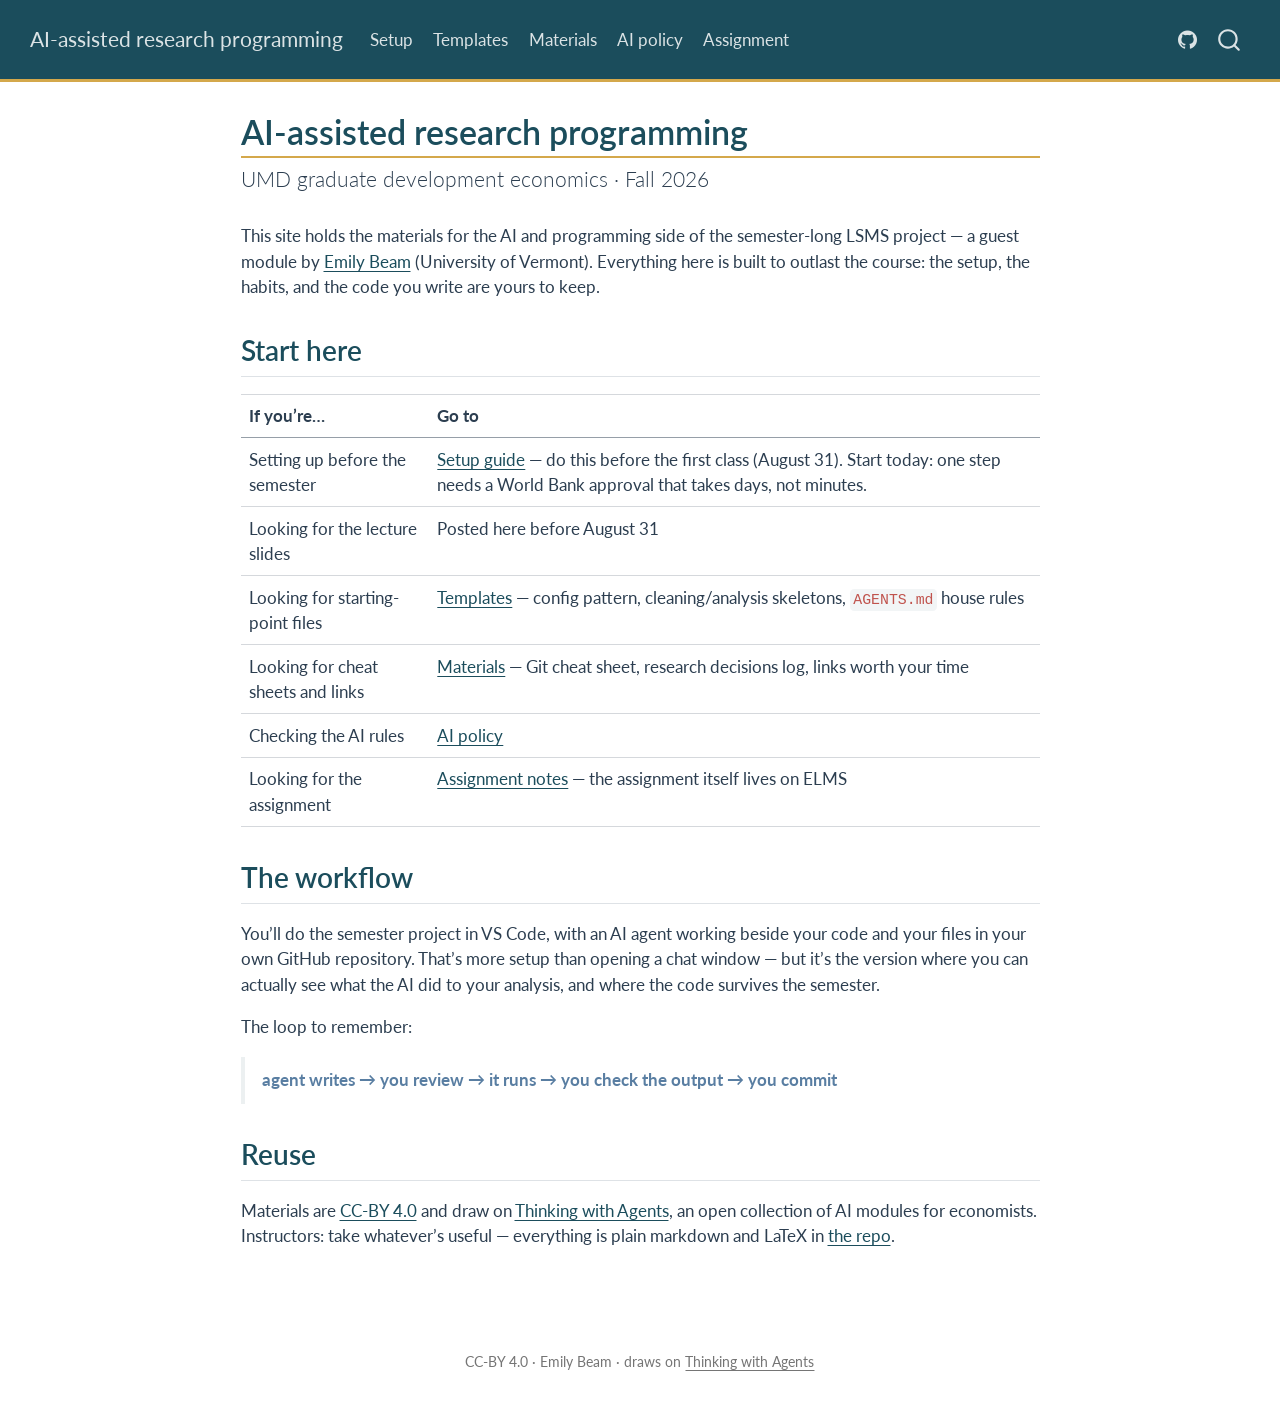
==== docs/index.html @ a1b82edb "Add Quarto website (docs/, GitHub Pages), TwA palette Co-Authored-By: Claude Fable 5 <noreply@anthro" ====
<!DOCTYPE html>
<html xmlns="http://www.w3.org/1999/xhtml" lang="en" xml:lang="en"><head>

<meta charset="utf-8">
<meta name="generator" content="quarto-1.8.27">

<meta name="viewport" content="width=device-width, initial-scale=1.0, user-scalable=yes">


<title>AI-assisted research programming</title>
<style>
code{white-space: pre-wrap;}
span.smallcaps{font-variant: small-caps;}
div.columns{display: flex; gap: min(4vw, 1.5em);}
div.column{flex: auto; overflow-x: auto;}
div.hanging-indent{margin-left: 1.5em; text-indent: -1.5em;}
ul.task-list{list-style: none;}
ul.task-list li input[type="checkbox"] {
  width: 0.8em;
  margin: 0 0.8em 0.2em -1em; /* quarto-specific, see https://github.com/quarto-dev/quarto-cli/issues/4556 */ 
  vertical-align: middle;
}
</style>


<script src="site_libs/quarto-nav/quarto-nav.js"></script>
<script src="site_libs/quarto-nav/headroom.min.js"></script>
<script src="site_libs/clipboard/clipboard.min.js"></script>
<script src="site_libs/quarto-search/autocomplete.umd.js"></script>
<script src="site_libs/quarto-search/fuse.min.js"></script>
<script src="site_libs/quarto-search/quarto-search.js"></script>
<meta name="quarto:offset" content="./">
<script src="site_libs/quarto-html/quarto.js" type="module"></script>
<script src="site_libs/quarto-html/tabsets/tabsets.js" type="module"></script>
<script src="site_libs/quarto-html/axe/axe-check.js" type="module"></script>
<script src="site_libs/quarto-html/popper.min.js"></script>
<script src="site_libs/quarto-html/tippy.umd.min.js"></script>
<script src="site_libs/quarto-html/anchor.min.js"></script>
<link href="site_libs/quarto-html/tippy.css" rel="stylesheet">
<link href="site_libs/quarto-html/quarto-syntax-highlighting-ed96de9b727972fe78a7b5d16c58bf87.css" rel="stylesheet" id="quarto-text-highlighting-styles">
<script src="site_libs/bootstrap/bootstrap.min.js"></script>
<link href="site_libs/bootstrap/bootstrap-icons.css" rel="stylesheet">
<link href="site_libs/bootstrap/bootstrap-eeee522e7649af5e0a4e30f84b7b4a23.min.css" rel="stylesheet" append-hash="true" id="quarto-bootstrap" data-mode="light">
<script id="quarto-search-options" type="application/json">{
  "location": "navbar",
  "copy-button": false,
  "collapse-after": 3,
  "panel-placement": "end",
  "type": "overlay",
  "limit": 50,
  "keyboard-shortcut": [
    "f",
    "/",
    "s"
  ],
  "show-item-context": false,
  "language": {
    "search-no-results-text": "No results",
    "search-matching-documents-text": "matching documents",
    "search-copy-link-title": "Copy link to search",
    "search-hide-matches-text": "Hide additional matches",
    "search-more-match-text": "more match in this document",
    "search-more-matches-text": "more matches in this document",
    "search-clear-button-title": "Clear",
    "search-text-placeholder": "",
    "search-detached-cancel-button-title": "Cancel",
    "search-submit-button-title": "Submit",
    "search-label": "Search"
  }
}</script>


</head>

<body class="nav-fixed fullcontent quarto-light">

<div id="quarto-search-results"></div>
  <header id="quarto-header" class="headroom fixed-top">
    <nav class="navbar navbar-expand-lg " data-bs-theme="dark">
      <div class="navbar-container container-fluid">
      <div class="navbar-brand-container mx-auto">
    <a class="navbar-brand" href="./index.html">
    <span class="navbar-title">AI-assisted research programming</span>
    </a>
  </div>
            <div id="quarto-search" class="" title="Search"></div>
          <button class="navbar-toggler" type="button" data-bs-toggle="collapse" data-bs-target="#navbarCollapse" aria-controls="navbarCollapse" role="menu" aria-expanded="false" aria-label="Toggle navigation" onclick="if (window.quartoToggleHeadroom) { window.quartoToggleHeadroom(); }">
  <span class="navbar-toggler-icon"></span>
</button>
          <div class="collapse navbar-collapse" id="navbarCollapse">
            <ul class="navbar-nav navbar-nav-scroll me-auto">
  <li class="nav-item">
    <a class="nav-link" href="./setup/README.html"> 
<span class="menu-text">Setup</span></a>
  </li>  
  <li class="nav-item">
    <a class="nav-link" href="./templates/README.html"> 
<span class="menu-text">Templates</span></a>
  </li>  
  <li class="nav-item">
    <a class="nav-link" href="./materials/README.html"> 
<span class="menu-text">Materials</span></a>
  </li>  
  <li class="nav-item">
    <a class="nav-link" href="./ai-policy.html"> 
<span class="menu-text">AI policy</span></a>
  </li>  
  <li class="nav-item">
    <a class="nav-link" href="./assignment/README.html"> 
<span class="menu-text">Assignment</span></a>
  </li>  
</ul>
            <ul class="navbar-nav navbar-nav-scroll ms-auto">
  <li class="nav-item compact">
    <a class="nav-link" href="https://github.com/eabeam/umd-dev-econ-ai"> <i class="bi bi-github" role="img" aria-label="GitHub">
</i> 
<span class="menu-text"></span></a>
  </li>  
</ul>
          </div> <!-- /navcollapse -->
            <div class="quarto-navbar-tools">
</div>
      </div> <!-- /container-fluid -->
    </nav>
</header>
<!-- content -->
<div id="quarto-content" class="quarto-container page-columns page-rows-contents page-layout-article page-navbar">
<!-- sidebar -->
<!-- margin-sidebar -->
    
<!-- main -->
<main class="content" id="quarto-document-content">

<header id="title-block-header" class="quarto-title-block default">
<div class="quarto-title">
<h1 class="title">AI-assisted research programming</h1>
<p class="subtitle lead">UMD graduate development economics · Fall 2026</p>
</div>



<div class="quarto-title-meta">

    
  
    
  </div>
  


</header>


<p>This site holds the materials for the AI and programming side of the semester-long LSMS project — a guest module by <a href="https://www.uvm.edu/cas/economics">Emily Beam</a> (University of Vermont). Everything here is built to outlast the course: the setup, the habits, and the code you write are yours to keep.</p>
<section id="start-here" class="level2">
<h2 class="anchored" data-anchor-id="start-here">Start here</h2>
<table class="caption-top table">
<thead>
<tr class="header">
<th>If you’re…</th>
<th>Go to</th>
</tr>
</thead>
<tbody>
<tr class="odd">
<td>Setting up before the semester</td>
<td><strong><a href="./setup/README.html">Setup guide</a></strong> — do this before the first class (August 31). Start today: one step needs a World Bank approval that takes days, not minutes.</td>
</tr>
<tr class="even">
<td>Looking for the lecture slides</td>
<td>Posted here before August 31</td>
</tr>
<tr class="odd">
<td>Looking for starting-point files</td>
<td><a href="./templates/README.html">Templates</a> — config pattern, cleaning/analysis skeletons, <code>AGENTS.md</code> house rules</td>
</tr>
<tr class="even">
<td>Looking for cheat sheets and links</td>
<td><a href="./materials/README.html">Materials</a> — Git cheat sheet, research decisions log, links worth your time</td>
</tr>
<tr class="odd">
<td>Checking the AI rules</td>
<td><a href="./ai-policy.html">AI policy</a></td>
</tr>
<tr class="even">
<td>Looking for the assignment</td>
<td><a href="./assignment/README.html">Assignment notes</a> — the assignment itself lives on ELMS</td>
</tr>
</tbody>
</table>
</section>
<section id="the-workflow" class="level2">
<h2 class="anchored" data-anchor-id="the-workflow">The workflow</h2>
<p>You’ll do the semester project in VS Code, with an AI agent working beside your code and your files in your own GitHub repository. That’s more setup than opening a chat window — but it’s the version where you can actually see what the AI did to your analysis, and where the code survives the semester.</p>
<p>The loop to remember:</p>
<blockquote class="blockquote">
<p><strong>agent writes → you review → it runs → you check the output → you commit</strong></p>
</blockquote>
</section>
<section id="reuse" class="level2">
<h2 class="anchored" data-anchor-id="reuse">Reuse</h2>
<p>Materials are <a href="https://creativecommons.org/licenses/by/4.0/">CC-BY 4.0</a> and draw on <a href="https://eabeam.github.io/teaching-ai/">Thinking with Agents</a>, an open collection of AI modules for economists. Instructors: take whatever’s useful — everything is plain markdown and LaTeX in <a href="https://github.com/eabeam/umd-dev-econ-ai">the repo</a>.</p>


</section>

</main> <!-- /main -->
<script id="quarto-html-after-body" type="application/javascript">
  window.document.addEventListener("DOMContentLoaded", function (event) {
    const icon = "";
    const anchorJS = new window.AnchorJS();
    anchorJS.options = {
      placement: 'right',
      icon: icon
    };
    anchorJS.add('.anchored');
    const isCodeAnnotation = (el) => {
      for (const clz of el.classList) {
        if (clz.startsWith('code-annotation-')) {                     
          return true;
        }
      }
      return false;
    }
    const onCopySuccess = function(e) {
      // button target
      const button = e.trigger;
      // don't keep focus
      button.blur();
      // flash "checked"
      button.classList.add('code-copy-button-checked');
      var currentTitle = button.getAttribute("title");
      button.setAttribute("title", "Copied!");
      let tooltip;
      if (window.bootstrap) {
        button.setAttribute("data-bs-toggle", "tooltip");
        button.setAttribute("data-bs-placement", "left");
        button.setAttribute("data-bs-title", "Copied!");
        tooltip = new bootstrap.Tooltip(button, 
          { trigger: "manual", 
            customClass: "code-copy-button-tooltip",
            offset: [0, -8]});
        tooltip.show();    
      }
      setTimeout(function() {
        if (tooltip) {
          tooltip.hide();
          button.removeAttribute("data-bs-title");
          button.removeAttribute("data-bs-toggle");
          button.removeAttribute("data-bs-placement");
        }
        button.setAttribute("title", currentTitle);
        button.classList.remove('code-copy-button-checked');
      }, 1000);
      // clear code selection
      e.clearSelection();
    }
    const getTextToCopy = function(trigger) {
      const outerScaffold = trigger.parentElement.cloneNode(true);
      const codeEl = outerScaffold.querySelector('code');
      for (const childEl of codeEl.children) {
        if (isCodeAnnotation(childEl)) {
          childEl.remove();
        }
      }
      return codeEl.innerText;
    }
    const clipboard = new window.ClipboardJS('.code-copy-button:not([data-in-quarto-modal])', {
      text: getTextToCopy
    });
    clipboard.on('success', onCopySuccess);
    if (window.document.getElementById('quarto-embedded-source-code-modal')) {
      const clipboardModal = new window.ClipboardJS('.code-copy-button[data-in-quarto-modal]', {
        text: getTextToCopy,
        container: window.document.getElementById('quarto-embedded-source-code-modal')
      });
      clipboardModal.on('success', onCopySuccess);
    }
      var localhostRegex = new RegExp(/^(?:http|https):\/\/localhost\:?[0-9]*\//);
      var mailtoRegex = new RegExp(/^mailto:/);
        var filterRegex = new RegExp("https:\/\/eabeam\.github\.io\/umd-dev-econ-ai\/");
      var isInternal = (href) => {
          return filterRegex.test(href) || localhostRegex.test(href) || mailtoRegex.test(href);
      }
      // Inspect non-navigation links and adorn them if external
     var links = window.document.querySelectorAll('a[href]:not(.nav-link):not(.navbar-brand):not(.toc-action):not(.sidebar-link):not(.sidebar-item-toggle):not(.pagination-link):not(.no-external):not([aria-hidden]):not(.dropdown-item):not(.quarto-navigation-tool):not(.about-link)');
      for (var i=0; i<links.length; i++) {
        const link = links[i];
        if (!isInternal(link.href)) {
          // undo the damage that might have been done by quarto-nav.js in the case of
          // links that we want to consider external
          if (link.dataset.originalHref !== undefined) {
            link.href = link.dataset.originalHref;
          }
            // target, if specified
            link.setAttribute("target", "_blank");
            if (link.getAttribute("rel") === null) {
              link.setAttribute("rel", "noopener");
            }
        }
      }
    function tippyHover(el, contentFn, onTriggerFn, onUntriggerFn) {
      const config = {
        allowHTML: true,
        maxWidth: 500,
        delay: 100,
        arrow: false,
        appendTo: function(el) {
            return el.parentElement;
        },
        interactive: true,
        interactiveBorder: 10,
        theme: 'quarto',
        placement: 'bottom-start',
      };
      if (contentFn) {
        config.content = contentFn;
      }
      if (onTriggerFn) {
        config.onTrigger = onTriggerFn;
      }
      if (onUntriggerFn) {
        config.onUntrigger = onUntriggerFn;
      }
      window.tippy(el, config); 
    }
    const noterefs = window.document.querySelectorAll('a[role="doc-noteref"]');
    for (var i=0; i<noterefs.length; i++) {
      const ref = noterefs[i];
      tippyHover(ref, function() {
        // use id or data attribute instead here
        let href = ref.getAttribute('data-footnote-href') || ref.getAttribute('href');
        try { href = new URL(href).hash; } catch {}
        const id = href.replace(/^#\/?/, "");
        const note = window.document.getElementById(id);
        if (note) {
          return note.innerHTML;
        } else {
          return "";
        }
      });
    }
    const xrefs = window.document.querySelectorAll('a.quarto-xref');
    const processXRef = (id, note) => {
      // Strip column container classes
      const stripColumnClz = (el) => {
        el.classList.remove("page-full", "page-columns");
        if (el.children) {
          for (const child of el.children) {
            stripColumnClz(child);
          }
        }
      }
      stripColumnClz(note)
      if (id === null || id.startsWith('sec-')) {
        // Special case sections, only their first couple elements
        const container = document.createElement("div");
        if (note.children && note.children.length > 2) {
          container.appendChild(note.children[0].cloneNode(true));
          for (let i = 1; i < note.children.length; i++) {
            const child = note.children[i];
            if (child.tagName === "P" && child.innerText === "") {
              continue;
            } else {
              container.appendChild(child.cloneNode(true));
              break;
            }
          }
          if (window.Quarto?.typesetMath) {
            window.Quarto.typesetMath(container);
          }
          return container.innerHTML
        } else {
          if (window.Quarto?.typesetMath) {
            window.Quarto.typesetMath(note);
          }
          return note.innerHTML;
        }
      } else {
        // Remove any anchor links if they are present
        const anchorLink = note.querySelector('a.anchorjs-link');
        if (anchorLink) {
          anchorLink.remove();
        }
        if (window.Quarto?.typesetMath) {
          window.Quarto.typesetMath(note);
        }
        if (note.classList.contains("callout")) {
          return note.outerHTML;
        } else {
          return note.innerHTML;
        }
      }
    }
    for (var i=0; i<xrefs.length; i++) {
      const xref = xrefs[i];
      tippyHover(xref, undefined, function(instance) {
        instance.disable();
        let url = xref.getAttribute('href');
        let hash = undefined; 
        if (url.startsWith('#')) {
          hash = url;
        } else {
          try { hash = new URL(url).hash; } catch {}
        }
        if (hash) {
          const id = hash.replace(/^#\/?/, "");
          const note = window.document.getElementById(id);
          if (note !== null) {
            try {
              const html = processXRef(id, note.cloneNode(true));
              instance.setContent(html);
            } finally {
              instance.enable();
              instance.show();
            }
          } else {
            // See if we can fetch this
            fetch(url.split('#')[0])
            .then(res => res.text())
            .then(html => {
              const parser = new DOMParser();
              const htmlDoc = parser.parseFromString(html, "text/html");
              const note = htmlDoc.getElementById(id);
              if (note !== null) {
                const html = processXRef(id, note);
                instance.setContent(html);
              } 
            }).finally(() => {
              instance.enable();
              instance.show();
            });
          }
        } else {
          // See if we can fetch a full url (with no hash to target)
          // This is a special case and we should probably do some content thinning / targeting
          fetch(url)
          .then(res => res.text())
          .then(html => {
            const parser = new DOMParser();
            const htmlDoc = parser.parseFromString(html, "text/html");
            const note = htmlDoc.querySelector('main.content');
            if (note !== null) {
              // This should only happen for chapter cross references
              // (since there is no id in the URL)
              // remove the first header
              if (note.children.length > 0 && note.children[0].tagName === "HEADER") {
                note.children[0].remove();
              }
              const html = processXRef(null, note);
              instance.setContent(html);
            } 
          }).finally(() => {
            instance.enable();
            instance.show();
          });
        }
      }, function(instance) {
      });
    }
        let selectedAnnoteEl;
        const selectorForAnnotation = ( cell, annotation) => {
          let cellAttr = 'data-code-cell="' + cell + '"';
          let lineAttr = 'data-code-annotation="' +  annotation + '"';
          const selector = 'span[' + cellAttr + '][' + lineAttr + ']';
          return selector;
        }
        const selectCodeLines = (annoteEl) => {
          const doc = window.document;
          const targetCell = annoteEl.getAttribute("data-target-cell");
          const targetAnnotation = annoteEl.getAttribute("data-target-annotation");
          const annoteSpan = window.document.querySelector(selectorForAnnotation(targetCell, targetAnnotation));
          const lines = annoteSpan.getAttribute("data-code-lines").split(",");
          const lineIds = lines.map((line) => {
            return targetCell + "-" + line;
          })
          let top = null;
          let height = null;
          let parent = null;
          if (lineIds.length > 0) {
              //compute the position of the single el (top and bottom and make a div)
              const el = window.document.getElementById(lineIds[0]);
              top = el.offsetTop;
              height = el.offsetHeight;
              parent = el.parentElement.parentElement;
            if (lineIds.length > 1) {
              const lastEl = window.document.getElementById(lineIds[lineIds.length - 1]);
              const bottom = lastEl.offsetTop + lastEl.offsetHeight;
              height = bottom - top;
            }
            if (top !== null && height !== null && parent !== null) {
              // cook up a div (if necessary) and position it 
              let div = window.document.getElementById("code-annotation-line-highlight");
              if (div === null) {
                div = window.document.createElement("div");
                div.setAttribute("id", "code-annotation-line-highlight");
                div.style.position = 'absolute';
                parent.appendChild(div);
              }
              div.style.top = top - 2 + "px";
              div.style.height = height + 4 + "px";
              div.style.left = 0;
              let gutterDiv = window.document.getElementById("code-annotation-line-highlight-gutter");
              if (gutterDiv === null) {
                gutterDiv = window.document.createElement("div");
                gutterDiv.setAttribute("id", "code-annotation-line-highlight-gutter");
                gutterDiv.style.position = 'absolute';
                const codeCell = window.document.getElementById(targetCell);
                const gutter = codeCell.querySelector('.code-annotation-gutter');
                gutter.appendChild(gutterDiv);
              }
              gutterDiv.style.top = top - 2 + "px";
              gutterDiv.style.height = height + 4 + "px";
            }
            selectedAnnoteEl = annoteEl;
          }
        };
        const unselectCodeLines = () => {
          const elementsIds = ["code-annotation-line-highlight", "code-annotation-line-highlight-gutter"];
          elementsIds.forEach((elId) => {
            const div = window.document.getElementById(elId);
            if (div) {
              div.remove();
            }
          });
          selectedAnnoteEl = undefined;
        };
          // Handle positioning of the toggle
      window.addEventListener(
        "resize",
        throttle(() => {
          elRect = undefined;
          if (selectedAnnoteEl) {
            selectCodeLines(selectedAnnoteEl);
          }
        }, 10)
      );
      function throttle(fn, ms) {
      let throttle = false;
      let timer;
        return (...args) => {
          if(!throttle) { // first call gets through
              fn.apply(this, args);
              throttle = true;
          } else { // all the others get throttled
              if(timer) clearTimeout(timer); // cancel #2
              timer = setTimeout(() => {
                fn.apply(this, args);
                timer = throttle = false;
              }, ms);
          }
        };
      }
        // Attach click handler to the DT
        const annoteDls = window.document.querySelectorAll('dt[data-target-cell]');
        for (const annoteDlNode of annoteDls) {
          annoteDlNode.addEventListener('click', (event) => {
            const clickedEl = event.target;
            if (clickedEl !== selectedAnnoteEl) {
              unselectCodeLines();
              const activeEl = window.document.querySelector('dt[data-target-cell].code-annotation-active');
              if (activeEl) {
                activeEl.classList.remove('code-annotation-active');
              }
              selectCodeLines(clickedEl);
              clickedEl.classList.add('code-annotation-active');
            } else {
              // Unselect the line
              unselectCodeLines();
              clickedEl.classList.remove('code-annotation-active');
            }
          });
        }
    const findCites = (el) => {
      const parentEl = el.parentElement;
      if (parentEl) {
        const cites = parentEl.dataset.cites;
        if (cites) {
          return {
            el,
            cites: cites.split(' ')
          };
        } else {
          return findCites(el.parentElement)
        }
      } else {
        return undefined;
      }
    };
    var bibliorefs = window.document.querySelectorAll('a[role="doc-biblioref"]');
    for (var i=0; i<bibliorefs.length; i++) {
      const ref = bibliorefs[i];
      const citeInfo = findCites(ref);
      if (citeInfo) {
        tippyHover(citeInfo.el, function() {
          var popup = window.document.createElement('div');
          citeInfo.cites.forEach(function(cite) {
            var citeDiv = window.document.createElement('div');
            citeDiv.classList.add('hanging-indent');
            citeDiv.classList.add('csl-entry');
            var biblioDiv = window.document.getElementById('ref-' + cite);
            if (biblioDiv) {
              citeDiv.innerHTML = biblioDiv.innerHTML;
            }
            popup.appendChild(citeDiv);
          });
          return popup.innerHTML;
        });
      }
    }
  });
  </script>
</div> <!-- /content -->
<footer class="footer">
  <div class="nav-footer">
    <div class="nav-footer-left">
      &nbsp;
    </div>   
    <div class="nav-footer-center">
<p>CC-BY 4.0 · Emily Beam · draws on <a href="https://eabeam.github.io/teaching-ai/">Thinking with Agents</a></p>
</div>
    <div class="nav-footer-right">
      &nbsp;
    </div>
  </div>
</footer>




</body></html>
---- docs/site_libs/quarto-html/tippy.css ----
.tippy-box[data-animation=fade][data-state=hidden]{opacity:0}[data-tippy-root]{max-width:calc(100vw - 10px)}.tippy-box{position:relative;background-color:#333;color:#fff;border-radius:4px;font-size:14px;line-height:1.4;white-space:normal;outline:0;transition-property:transform,visibility,opacity}.tippy-box[data-placement^=top]>.tippy-arrow{bottom:0}.tippy-box[data-placement^=top]>.tippy-arrow:before{bottom:-7px;left:0;border-width:8px 8px 0;border-top-color:initial;transform-origin:center top}.tippy-box[data-placement^=bottom]>.tippy-arrow{top:0}.tippy-box[data-placement^=bottom]>.tippy-arrow:before{top:-7px;left:0;border-width:0 8px 8px;border-bottom-color:initial;transform-origin:center bottom}.tippy-box[data-placement^=left]>.tippy-arrow{right:0}.tippy-box[data-placement^=left]>.tippy-arrow:before{border-width:8px 0 8px 8px;border-left-color:initial;right:-7px;transform-origin:center left}.tippy-box[data-placement^=right]>.tippy-arrow{left:0}.tippy-box[data-placement^=right]>.tippy-arrow:before{left:-7px;border-width:8px 8px 8px 0;border-right-color:initial;transform-origin:center right}.tippy-box[data-inertia][data-state=visible]{transition-timing-function:cubic-bezier(.54,1.5,.38,1.11)}.tippy-arrow{width:16px;height:16px;color:#333}.tippy-arrow:before{content:"";position:absolute;border-color:transparent;border-style:solid}.tippy-content{position:relative;padding:5px 9px;z-index:1}
---- docs/site_libs/quarto-html/quarto-syntax-highlighting-ed96de9b727972fe78a7b5d16c58bf87.css ----
/* quarto syntax highlight colors */
:root {
  --quarto-hl-ot-color: #003B4F;
  --quarto-hl-at-color: #657422;
  --quarto-hl-ss-color: #20794D;
  --quarto-hl-an-color: #5E5E5E;
  --quarto-hl-fu-color: #4758AB;
  --quarto-hl-st-color: #20794D;
  --quarto-hl-cf-color: #003B4F;
  --quarto-hl-op-color: #5E5E5E;
  --quarto-hl-er-color: #AD0000;
  --quarto-hl-bn-color: #AD0000;
  --quarto-hl-al-color: #AD0000;
  --quarto-hl-va-color: #111111;
  --quarto-hl-bu-color: inherit;
  --quarto-hl-ex-color: inherit;
  --quarto-hl-pp-color: #AD0000;
  --quarto-hl-in-color: #5E5E5E;
  --quarto-hl-vs-color: #20794D;
  --quarto-hl-wa-color: #5E5E5E;
  --quarto-hl-do-color: #5E5E5E;
  --quarto-hl-im-color: #00769E;
  --quarto-hl-ch-color: #20794D;
  --quarto-hl-dt-color: #AD0000;
  --quarto-hl-fl-color: #AD0000;
  --quarto-hl-co-color: #5E5E5E;
  --quarto-hl-cv-color: #5E5E5E;
  --quarto-hl-cn-color: #8f5902;
  --quarto-hl-sc-color: #5E5E5E;
  --quarto-hl-dv-color: #AD0000;
  --quarto-hl-kw-color: #003B4F;
}

/* other quarto variables */
:root {
  --quarto-font-monospace: SFMono-Regular, Menlo, Monaco, Consolas, "Liberation Mono", "Courier New", monospace;
}

/* syntax highlight based on Pandoc's rules */
pre > code.sourceCode > span {
  color: #003B4F;
}

code.sourceCode > span {
  color: #003B4F;
}

div.sourceCode,
div.sourceCode pre.sourceCode {
  color: #003B4F;
}

/* Normal */
code span {
  color: #003B4F;
}

/* Alert */
code span.al {
  color: #AD0000;
  font-style: inherit;
}

/* Annotation */
code span.an {
  color: #5E5E5E;
  font-style: inherit;
}

/* Attribute */
code span.at {
  color: #657422;
  font-style: inherit;
}

/* BaseN */
code span.bn {
  color: #AD0000;
  font-style: inherit;
}

/* BuiltIn */
code span.bu {
  font-style: inherit;
}

/* ControlFlow */
code span.cf {
  color: #003B4F;
  font-weight: bold;
  font-style: inherit;
}

/* Char */
code span.ch {
  color: #20794D;
  font-style: inherit;
}

/* Constant */
code span.cn {
  color: #8f5902;
  font-style: inherit;
}

/* Comment */
code span.co {
  color: #5E5E5E;
  font-style: inherit;
}

/* CommentVar */
code span.cv {
  color: #5E5E5E;
  font-style: italic;
}

/* Documentation */
code span.do {
  color: #5E5E5E;
  font-style: italic;
}

/* DataType */
code span.dt {
  color: #AD0000;
  font-style: inherit;
}

/* DecVal */
code span.dv {
  color: #AD0000;
  font-style: inherit;
}

/* Error */
code span.er {
  color: #AD0000;
  font-style: inherit;
}

/* Extension */
code span.ex {
  font-style: inherit;
}

/* Float */
code span.fl {
  color: #AD0000;
  font-style: inherit;
}

/* Function */
code span.fu {
  color: #4758AB;
  font-style: inherit;
}

/* Import */
code span.im {
  color: #00769E;
  font-style: inherit;
}

/* Information */
code span.in {
  color: #5E5E5E;
  font-style: inherit;
}

/* Keyword */
code span.kw {
  color: #003B4F;
  font-weight: bold;
  font-style: inherit;
}

/* Operator */
code span.op {
  color: #5E5E5E;
  font-style: inherit;
}

/* Other */
code span.ot {
  color: #003B4F;
  font-style: inherit;
}

/* Preprocessor */
code span.pp {
  color: #AD0000;
  font-style: inherit;
}

/* SpecialChar */
code span.sc {
  color: #5E5E5E;
  font-style: inherit;
}

/* SpecialString */
code span.ss {
  color: #20794D;
  font-style: inherit;
}

/* String */
code span.st {
  color: #20794D;
  font-style: inherit;
}

/* Variable */
code span.va {
  color: #111111;
  font-style: inherit;
}

/* VerbatimString */
code span.vs {
  color: #20794D;
  font-style: inherit;
}

/* Warning */
code span.wa {
  color: #5E5E5E;
  font-style: italic;
}

.prevent-inlining {
  content: "</";
}

/*# sourceMappingURL=0920dd6d7437995b8cdf7429764427b1.css.map */
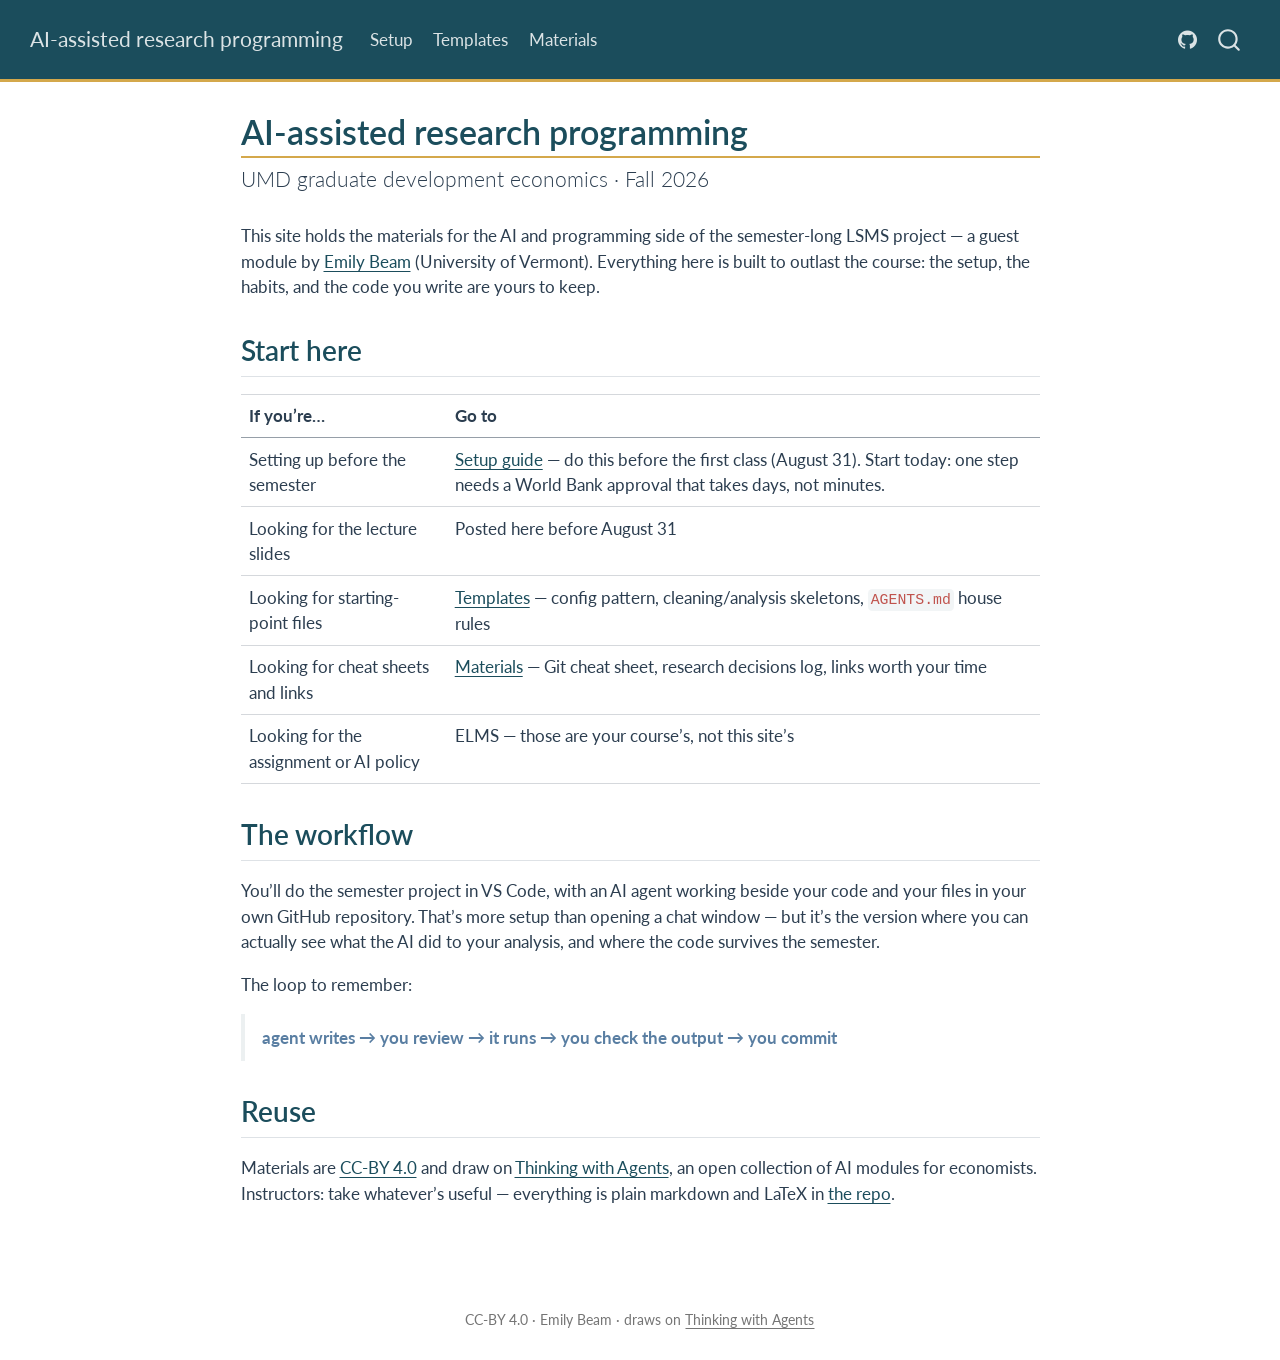
==== commit d48de3e0: "Drop AI policy + assignment from site; fix links formatting; Git help additions - materials/README: " ====
--- a/docs/index.html
+++ b/docs/index.html
@@ -40,7 +40,7 @@
 <link href="site_libs/quarto-html/quarto-syntax-highlighting-ed96de9b727972fe78a7b5d16c58bf87.css" rel="stylesheet" id="quarto-text-highlighting-styles">
 <script src="site_libs/bootstrap/bootstrap.min.js"></script>
 <link href="site_libs/bootstrap/bootstrap-icons.css" rel="stylesheet">
-<link href="site_libs/bootstrap/bootstrap-eeee522e7649af5e0a4e30f84b7b4a23.min.css" rel="stylesheet" append-hash="true" id="quarto-bootstrap" data-mode="light">
+<link href="site_libs/bootstrap/bootstrap-5eb9b7d2d88afdcd1b5f0da5d969c989.min.css" rel="stylesheet" append-hash="true" id="quarto-bootstrap" data-mode="light">
 <script id="quarto-search-options" type="application/json">{
   "location": "navbar",
   "copy-button": false,
@@ -100,14 +100,6 @@
   <li class="nav-item">
     <a class="nav-link" href="./materials/README.html"> 
 <span class="menu-text">Materials</span></a>
-  </li>  
-  <li class="nav-item">
-    <a class="nav-link" href="./ai-policy.html"> 
-<span class="menu-text">AI policy</span></a>
-  </li>  
-  <li class="nav-item">
-    <a class="nav-link" href="./assignment/README.html"> 
-<span class="menu-text">Assignment</span></a>
   </li>  
 </ul>
             <ul class="navbar-nav navbar-nav-scroll ms-auto">
@@ -179,12 +171,8 @@
 <td><a href="./materials/README.html">Materials</a> — Git cheat sheet, research decisions log, links worth your time</td>
 </tr>
 <tr class="odd">
-<td>Checking the AI rules</td>
-<td><a href="./ai-policy.html">AI policy</a></td>
-</tr>
-<tr class="even">
-<td>Looking for the assignment</td>
-<td><a href="./assignment/README.html">Assignment notes</a> — the assignment itself lives on ELMS</td>
+<td>Looking for the assignment or AI policy</td>
+<td>ELMS — those are your course’s, not this site’s</td>
 </tr>
 </tbody>
 </table>
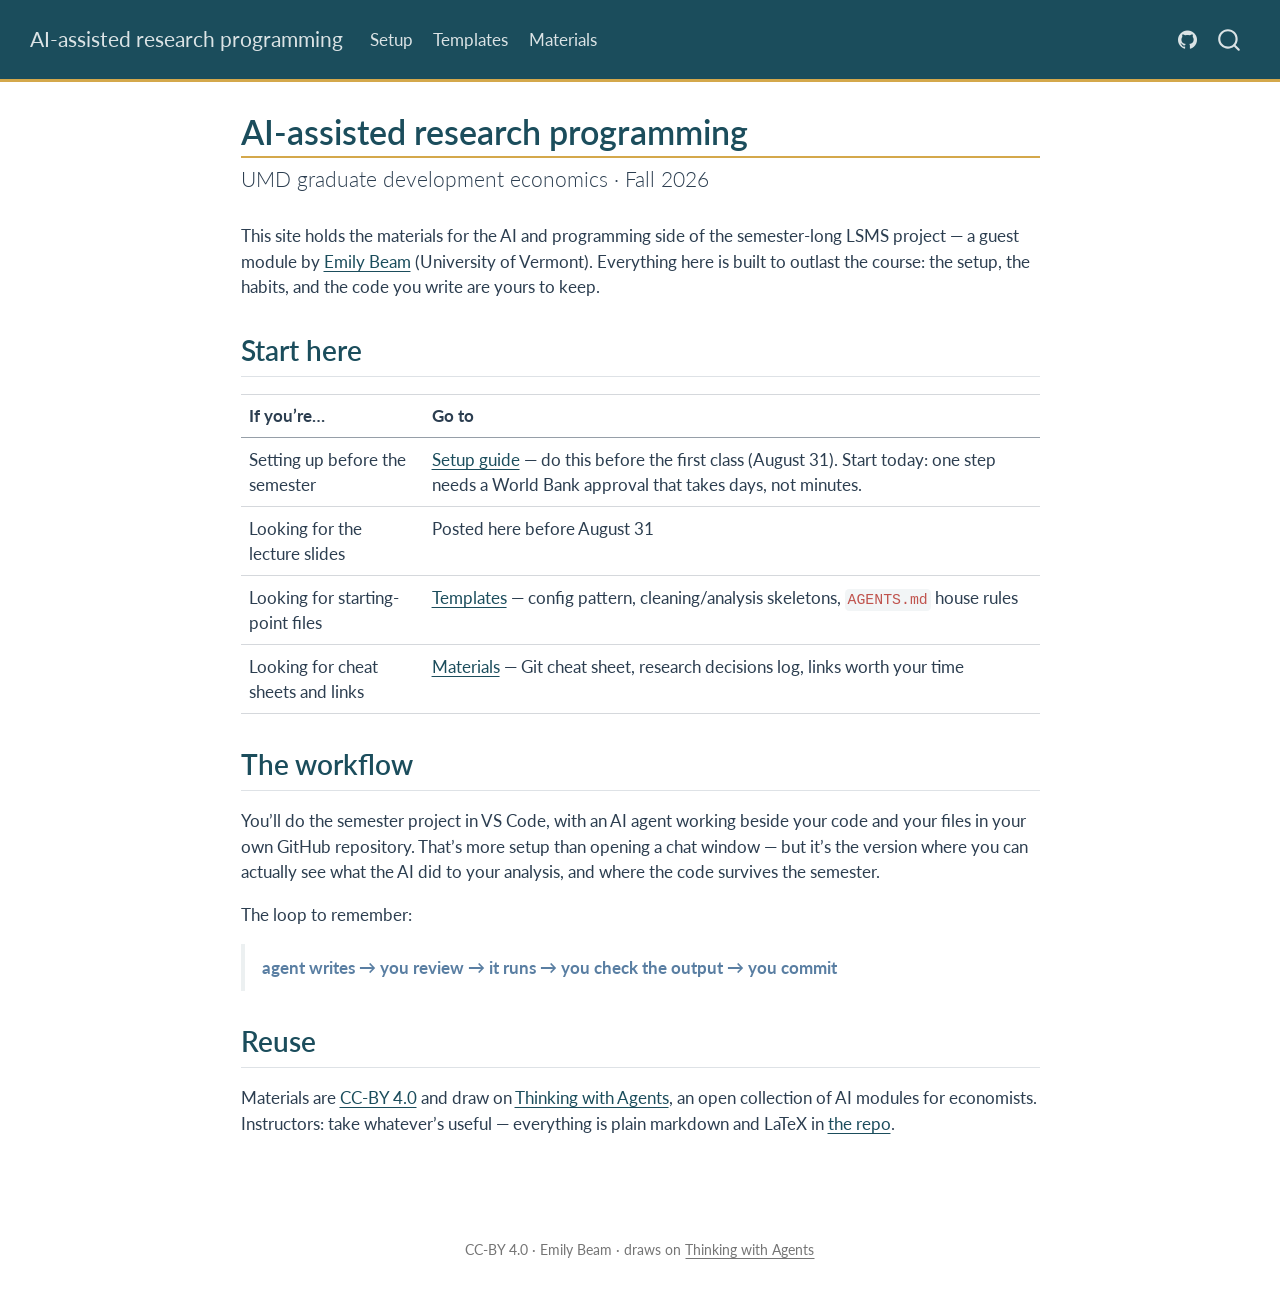
==== commit 9951b01a: "Drop ELMS row from homepage table Co-Authored-By: Claude Fable 5 <noreply@anthropic.com>" ====
--- a/docs/index.html
+++ b/docs/index.html
@@ -170,10 +170,6 @@
 <td>Looking for cheat sheets and links</td>
 <td><a href="./materials/README.html">Materials</a> — Git cheat sheet, research decisions log, links worth your time</td>
 </tr>
-<tr class="odd">
-<td>Looking for the assignment or AI policy</td>
-<td>ELMS — those are your course’s, not this site’s</td>
-</tr>
 </tbody>
 </table>
 </section>
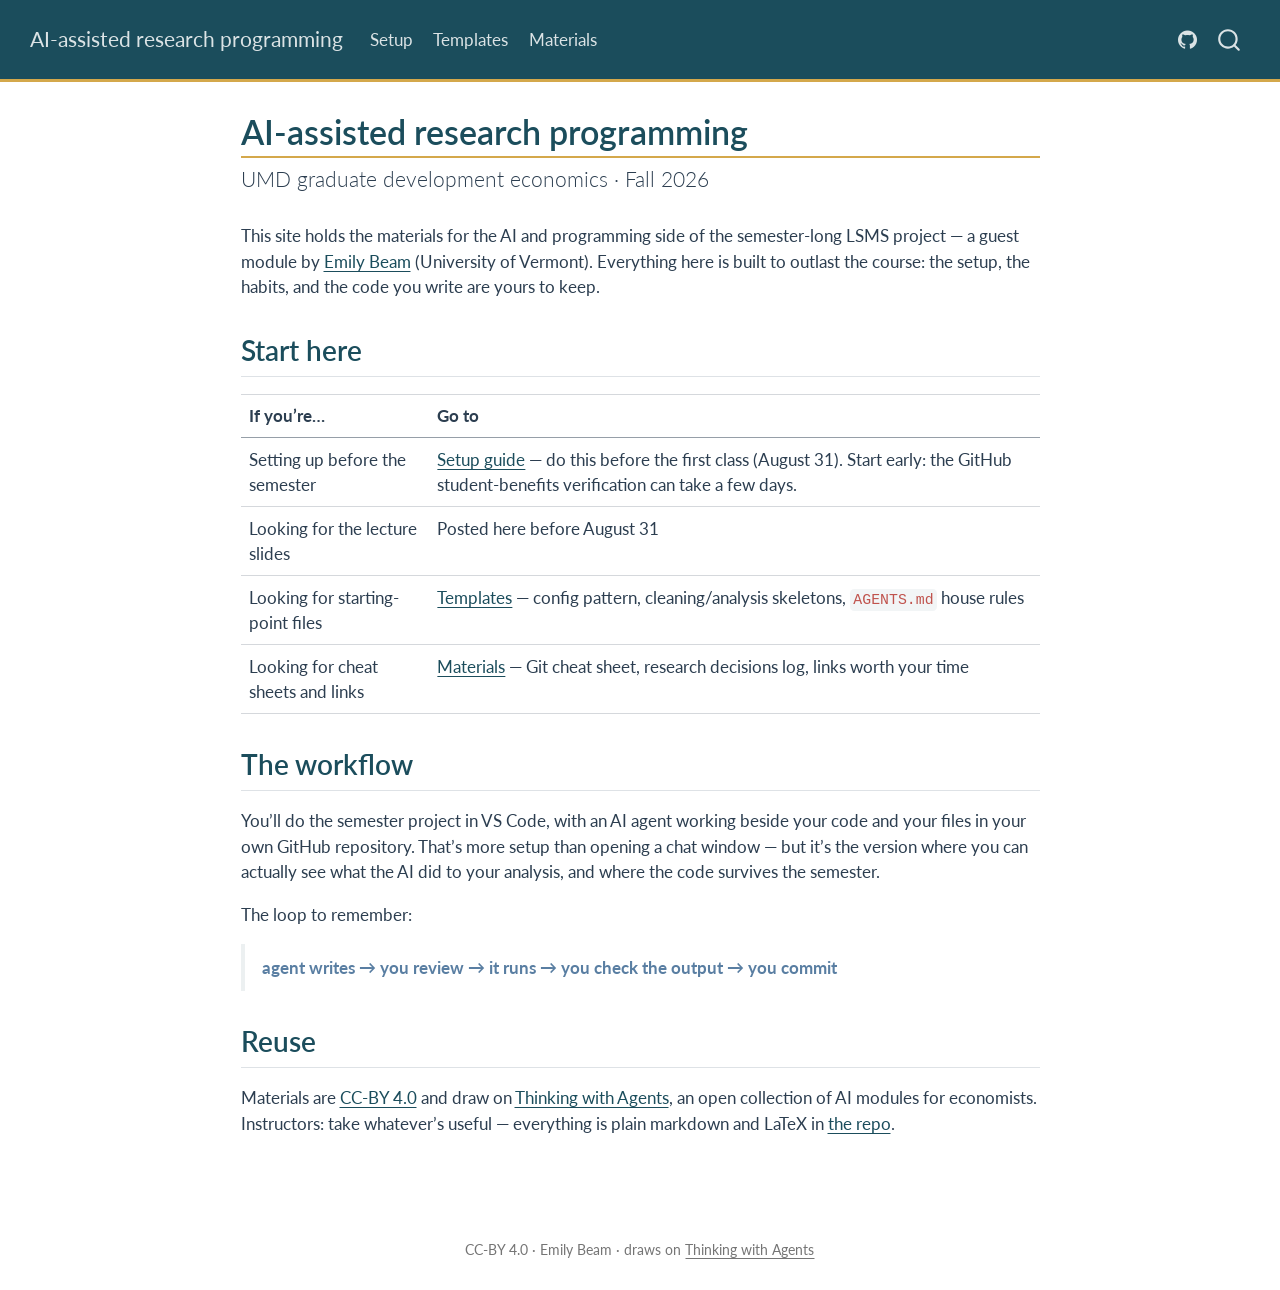
==== commit 4f47c756: "Setup: drop World Bank approval-lag cautions (access is instant, per-survey); fix filename-column wr" ====
--- a/docs/index.html
+++ b/docs/index.html
@@ -40,7 +40,7 @@
 <link href="site_libs/quarto-html/quarto-syntax-highlighting-ed96de9b727972fe78a7b5d16c58bf87.css" rel="stylesheet" id="quarto-text-highlighting-styles">
 <script src="site_libs/bootstrap/bootstrap.min.js"></script>
 <link href="site_libs/bootstrap/bootstrap-icons.css" rel="stylesheet">
-<link href="site_libs/bootstrap/bootstrap-5eb9b7d2d88afdcd1b5f0da5d969c989.min.css" rel="stylesheet" append-hash="true" id="quarto-bootstrap" data-mode="light">
+<link href="site_libs/bootstrap/bootstrap-31a6999a1cd95299d168b9b1050b34af.min.css" rel="stylesheet" append-hash="true" id="quarto-bootstrap" data-mode="light">
 <script id="quarto-search-options" type="application/json">{
   "location": "navbar",
   "copy-button": false,
@@ -156,7 +156,7 @@
 <tbody>
 <tr class="odd">
 <td>Setting up before the semester</td>
-<td><strong><a href="./setup/README.html">Setup guide</a></strong> — do this before the first class (August 31). Start today: one step needs a World Bank approval that takes days, not minutes.</td>
+<td><strong><a href="./setup/README.html">Setup guide</a></strong> — do this before the first class (August 31). Start early: the GitHub student-benefits verification can take a few days.</td>
 </tr>
 <tr class="even">
 <td>Looking for the lecture slides</td>
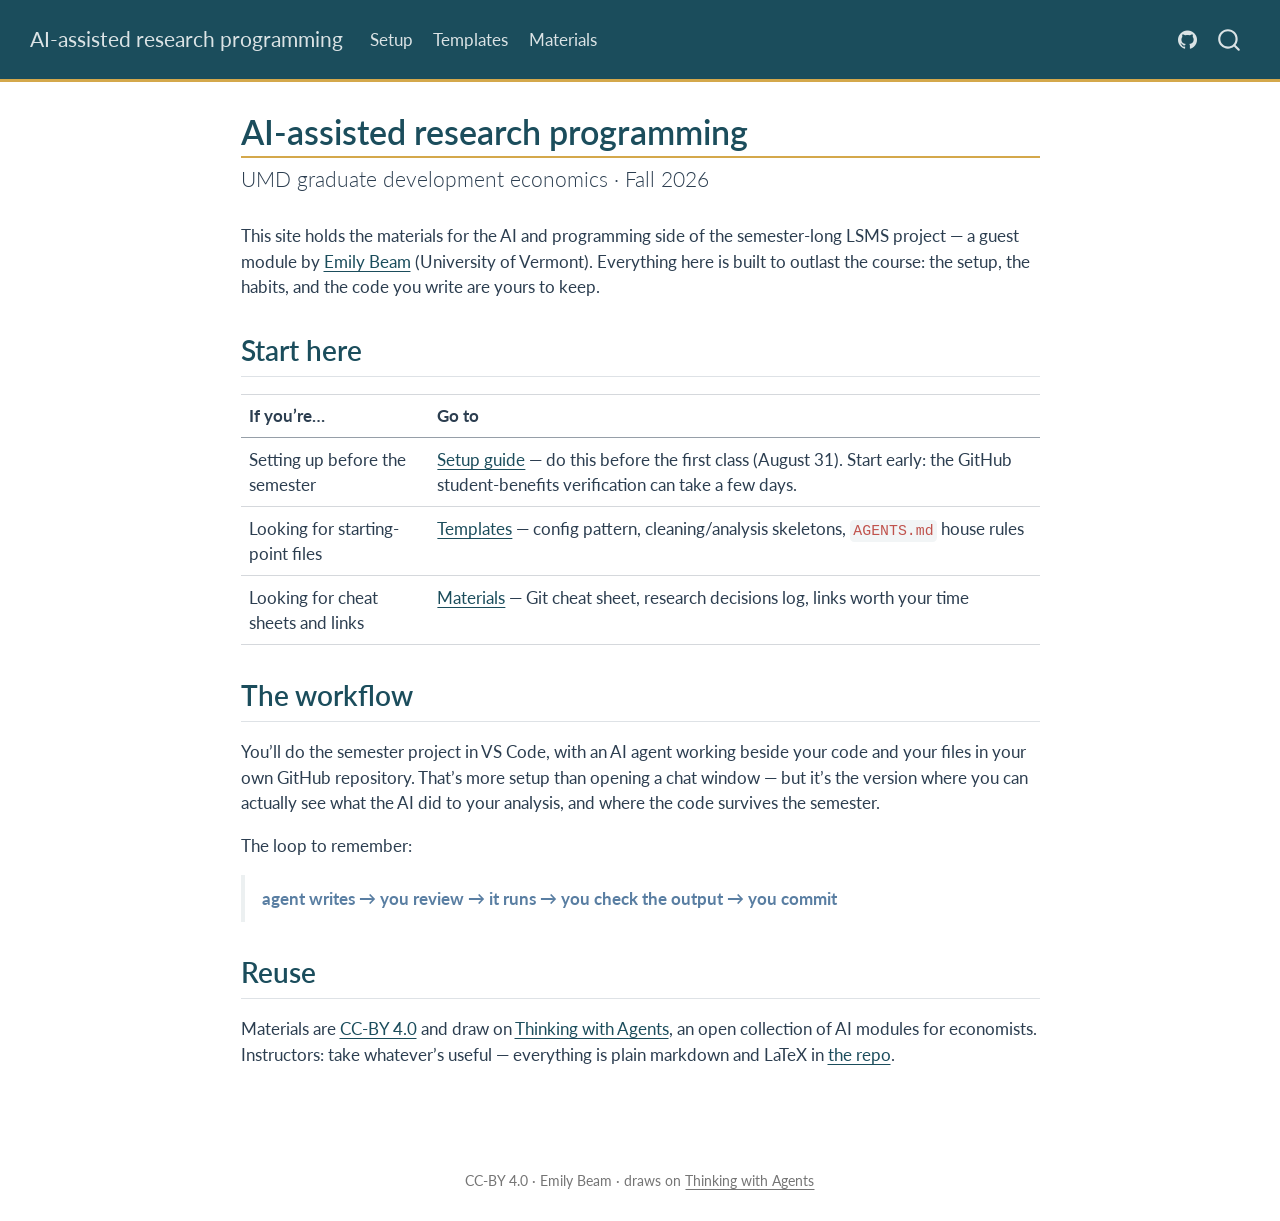
==== commit 86a7f19f: "Phone layout: stack file tables, scroll wide ones, wrap inline code; drop slides placeholder row; sl" ====
--- a/docs/index.html
+++ b/docs/index.html
@@ -40,7 +40,7 @@
 <link href="site_libs/quarto-html/quarto-syntax-highlighting-ed96de9b727972fe78a7b5d16c58bf87.css" rel="stylesheet" id="quarto-text-highlighting-styles">
 <script src="site_libs/bootstrap/bootstrap.min.js"></script>
 <link href="site_libs/bootstrap/bootstrap-icons.css" rel="stylesheet">
-<link href="site_libs/bootstrap/bootstrap-31a6999a1cd95299d168b9b1050b34af.min.css" rel="stylesheet" append-hash="true" id="quarto-bootstrap" data-mode="light">
+<link href="site_libs/bootstrap/bootstrap-62cad050edf1ffa426666a7ce3790da1.min.css" rel="stylesheet" append-hash="true" id="quarto-bootstrap" data-mode="light">
 <script id="quarto-search-options" type="application/json">{
   "location": "navbar",
   "copy-button": false,
@@ -159,14 +159,10 @@
 <td><strong><a href="./setup/README.html">Setup guide</a></strong> — do this before the first class (August 31). Start early: the GitHub student-benefits verification can take a few days.</td>
 </tr>
 <tr class="even">
-<td>Looking for the lecture slides</td>
-<td>Posted here before August 31</td>
-</tr>
-<tr class="odd">
 <td>Looking for starting-point files</td>
 <td><a href="./templates/README.html">Templates</a> — config pattern, cleaning/analysis skeletons, <code>AGENTS.md</code> house rules</td>
 </tr>
-<tr class="even">
+<tr class="odd">
 <td>Looking for cheat sheets and links</td>
 <td><a href="./materials/README.html">Materials</a> — Git cheat sheet, research decisions log, links worth your time</td>
 </tr>
